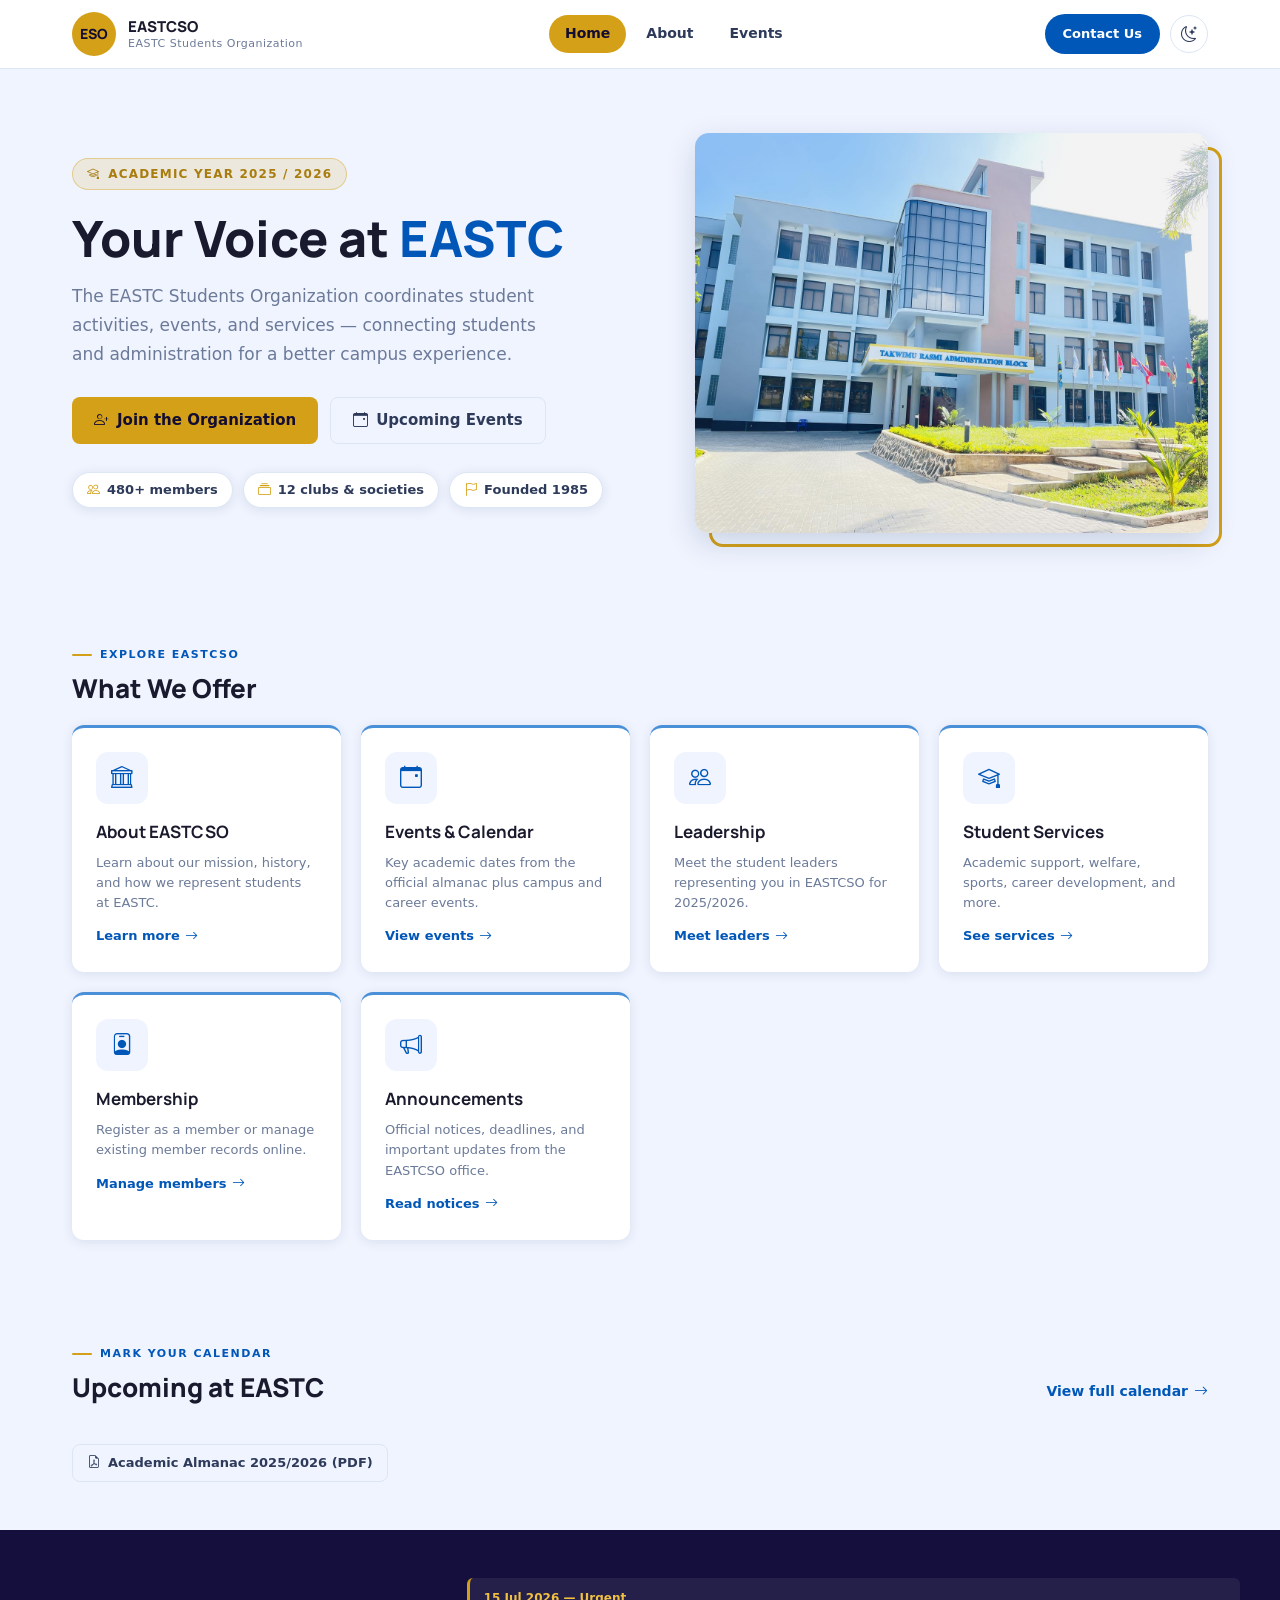
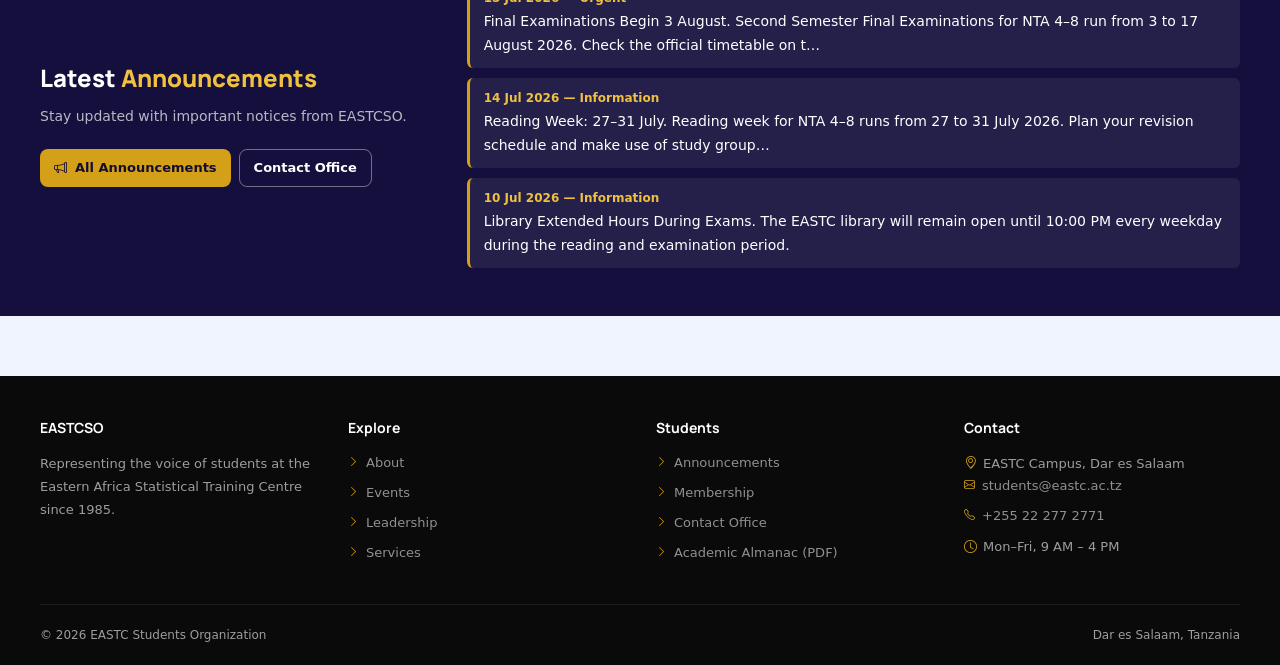
==== eastso/index.html @ 4b3725c1 "eastso: premium polish with distinct layout, almanac events, shared assets - Kept the site's own ind" ====
<!DOCTYPE html>
<html lang="en">
<head>
  <meta charset="UTF-8" />
  <meta name="viewport" content="width=device-width, initial-scale=1.0" />
  <title>EASTCSO — EASTC Students Organization</title>
  <meta name="description" content="The official students organization of the Eastern Africa Statistical Training Centre (EASTC), Dar es Salaam — events, services, announcements and student leadership." />
  <meta name="theme-color" content="#0a0533" />
  <link rel="stylesheet" href="style.css" />
  <link rel="preconnect" href="https://fonts.googleapis.com" />
  <link rel="preconnect" href="https://fonts.gstatic.com" crossorigin />
  <link href="https://fonts.googleapis.com/css2?family=Manrope:wght@700;800&display=swap" rel="stylesheet" />
  <link rel="stylesheet" href="https://cdn.jsdelivr.net/npm/bootstrap-icons@1.11.3/font/bootstrap-icons.min.css" />
</head>
<body>

<a class="skip-link" href="#main">Skip to main content</a>

<header class="site-head">
  <div class="head-inner">
    <a href="index.html" class="logo">
      <span class="logo-badge">ESO</span>
      <span class="logo-text"><strong>EASTCSO</strong><span>EASTC Students Organization</span></span>
    </a>
    <nav class="main-nav" aria-label="Main navigation">
      <a href="index.html" aria-current="page">Home</a>
      <a href="about.html">About</a>
      <a href="events.html">Events</a>
    </nav>
    <div class="head-actions">
      <a class="btn-contact" href="contact.html">Contact Us</a>
      <button type="button" class="icon-btn" id="darkBtn" aria-label="Switch to dark mode"><i class="bi bi-moon-stars" aria-hidden="true"></i></button>
      <button type="button" class="icon-btn hamburger" id="menuBtn" aria-label="Open menu" aria-expanded="false" aria-controls="mobileMenu"><i class="bi bi-list" aria-hidden="true"></i></button>
    </div>
  </div>
</header>
<nav class="nav-mobile" id="mobileMenu" aria-label="Mobile navigation">
  <a href="index.html"><i class="bi bi-house-door" aria-hidden="true"></i> Home</a>
  <a href="about.html"><i class="bi bi-info-circle" aria-hidden="true"></i> About</a>
  <a href="events.html"><i class="bi bi-calendar-event" aria-hidden="true"></i> Events</a>
  <a href="leaders.html"><i class="bi bi-people" aria-hidden="true"></i> Leadership</a>
  <a href="services.html"><i class="bi bi-mortarboard" aria-hidden="true"></i> Services</a>
  <a href="announcements.html"><i class="bi bi-megaphone" aria-hidden="true"></i> Announcements</a>
  <a href="members.html"><i class="bi bi-person-badge" aria-hidden="true"></i> Membership</a>
  <a href="contact.html"><i class="bi bi-envelope" aria-hidden="true"></i> Contact</a>
</nav>

<main id="main">

  <!-- 1. SPLIT HERO -->
  <section class="hero-split">
    <div class="hero-copy">
      <span class="hero-pill"><i class="bi bi-mortarboard" aria-hidden="true"></i> Academic Year 2025 / 2026</span>
      <h1>Your Voice at <span>EASTC</span></h1>
      <p class="hero-sub">The EASTC Students Organization coordinates student activities, events, and services — connecting students and administration for a better campus experience.</p>
      <div class="hero-actions">
        <a href="members.html" class="btn btn-primary"><i class="bi bi-person-plus" aria-hidden="true"></i> Join the Organization</a>
        <a href="events.html" class="btn btn-outline"><i class="bi bi-calendar-event" aria-hidden="true"></i> Upcoming Events</a>
      </div>
      <div class="hero-chips">
        <span class="chip"><i class="bi bi-people" aria-hidden="true"></i> 480+ members</span>
        <span class="chip"><i class="bi bi-collection" aria-hidden="true"></i> 12 clubs &amp; societies</span>
        <span class="chip"><i class="bi bi-flag" aria-hidden="true"></i> Founded 1985</span>
      </div>
    </div>
    <div class="hero-media">
      <div class="hero-frame">
        <img src="images/campus-hero.jpg" alt="Students at the EASTC campus" />
      </div>
      <div class="hero-next-card" id="heroNext"></div>
    </div>
  </section>

  <!-- 2. EXPLORE EASTCSO -->
  <section class="home-block">
    <div class="section-label">Explore EASTCSO</div>
    <h2 class="section-title">What We Offer</h2>
    <div class="tile-grid">
      <a href="about.html" class="tile">
        <span class="tile-icon"><i class="bi bi-bank" aria-hidden="true"></i></span>
        <h3>About EASTCSO</h3>
        <p>Learn about our mission, history, and how we represent students at EASTC.</p>
        <span class="arrow">Learn more <i class="bi bi-arrow-right" aria-hidden="true"></i></span>
      </a>
      <a href="events.html" class="tile">
        <span class="tile-icon"><i class="bi bi-calendar-event" aria-hidden="true"></i></span>
        <h3>Events &amp; Calendar</h3>
        <p>Key academic dates from the official almanac plus campus and career events.</p>
        <span class="arrow">View events <i class="bi bi-arrow-right" aria-hidden="true"></i></span>
      </a>
      <a href="leaders.html" class="tile">
        <span class="tile-icon"><i class="bi bi-people" aria-hidden="true"></i></span>
        <h3>Leadership</h3>
        <p>Meet the student leaders representing you in EASTCSO for 2025/2026.</p>
        <span class="arrow">Meet leaders <i class="bi bi-arrow-right" aria-hidden="true"></i></span>
      </a>
      <a href="services.html" class="tile">
        <span class="tile-icon"><i class="bi bi-mortarboard" aria-hidden="true"></i></span>
        <h3>Student Services</h3>
        <p>Academic support, welfare, sports, career development, and more.</p>
        <span class="arrow">See services <i class="bi bi-arrow-right" aria-hidden="true"></i></span>
      </a>
      <a href="members.html" class="tile">
        <span class="tile-icon"><i class="bi bi-person-badge" aria-hidden="true"></i></span>
        <h3>Membership</h3>
        <p>Register as a member or manage existing member records online.</p>
        <span class="arrow">Manage members <i class="bi bi-arrow-right" aria-hidden="true"></i></span>
      </a>
      <a href="announcements.html" class="tile">
        <span class="tile-icon"><i class="bi bi-megaphone" aria-hidden="true"></i></span>
        <h3>Announcements</h3>
        <p>Official notices, deadlines, and important updates from the EASTCSO office.</p>
        <span class="arrow">Read notices <i class="bi bi-arrow-right" aria-hidden="true"></i></span>
      </a>
    </div>
  </section>

  <!-- 3. UPCOMING EVENTS -->
  <section class="home-block">
    <div class="section-head-row">
      <div>
        <div class="section-label">Mark Your Calendar</div>
        <h2 class="section-title">Upcoming at EASTC</h2>
      </div>
      <a class="see-all" href="events.html">View full calendar <i class="bi bi-arrow-right" aria-hidden="true"></i></a>
    </div>
    <div class="events-list" id="homeEvents"></div>
    <p class="home-almanac-link"><a class="btn btn-outline btn-sm" href="almanac.pdf" download><i class="bi bi-file-earmark-pdf" aria-hidden="true"></i> Academic Almanac 2025/2026 (PDF)</a></p>
  </section>

  <!-- 4. ANNOUNCEMENTS + CONTACT BAND -->
  <section class="band">
    <div class="band-inner">
      <div>
        <h2>Latest <span>Announcements</span></h2>
        <p class="band-sub">Stay updated with important notices from EASTCSO.</p>
        <div class="band-actions">
          <a href="announcements.html" class="btn btn-primary btn-sm"><i class="bi bi-megaphone" aria-hidden="true"></i> All Announcements</a>
          <a href="contact.html" class="btn btn-sm btn-band-outline">Contact Office</a>
        </div>
      </div>
      <ul class="band-list" id="homeNotices"></ul>
    </div>
  </section>

</main>

<footer class="site-foot">
  <div class="footer-inner">
    <div class="footer-grid">
      <div class="footer-col">
        <h4>EASTCSO</h4>
        <p>Representing the voice of students at the Eastern Africa Statistical Training Centre since 1985.</p>
      </div>
      <div class="footer-col">
        <h4>Explore</h4>
        <a href="about.html"><i class="bi bi-chevron-right" aria-hidden="true"></i> About</a>
        <a href="events.html"><i class="bi bi-chevron-right" aria-hidden="true"></i> Events</a>
        <a href="leaders.html"><i class="bi bi-chevron-right" aria-hidden="true"></i> Leadership</a>
        <a href="services.html"><i class="bi bi-chevron-right" aria-hidden="true"></i> Services</a>
      </div>
      <div class="footer-col">
        <h4>Students</h4>
        <a href="announcements.html"><i class="bi bi-chevron-right" aria-hidden="true"></i> Announcements</a>
        <a href="members.html"><i class="bi bi-chevron-right" aria-hidden="true"></i> Membership</a>
        <a href="contact.html"><i class="bi bi-chevron-right" aria-hidden="true"></i> Contact Office</a>
        <a href="almanac.pdf" download><i class="bi bi-chevron-right" aria-hidden="true"></i> Academic Almanac (PDF)</a>
      </div>
      <div class="footer-col">
        <h4>Contact</h4>
        <p><i class="bi bi-geo-alt" aria-hidden="true"></i>EASTC Campus, Dar es Salaam</p>
        <a href="mailto:students@eastc.ac.tz"><i class="bi bi-envelope" aria-hidden="true"></i> students@eastc.ac.tz</a>
        <a href="tel:+255222772771"><i class="bi bi-telephone" aria-hidden="true"></i> +255 22 277 2771</a>
        <p><i class="bi bi-clock" aria-hidden="true"></i>Mon–Fri, 9 AM – 4 PM</p>
      </div>
    </div>
    <div class="footer-bottom">
      <span>© 2026 EASTC Students Organization</span>
      <span>Dar es Salaam, Tanzania</span>
    </div>
  </div>
</footer>

<div id="toast" role="status" aria-live="polite"></div>
<script src="site.js"></script>
</body>
</html>
---- eastso/style.css ----
/* ==================================================
   EASTCSO (EASTC Students Organization) — SHARED STYLES
   Palette preserved: indigo / blue / gold on cool cream
   ================================================== */

*, *::before, *::after { box-sizing: border-box; margin: 0; padding: 0; }

:root {
  --indigo: #0a0533f3;
  --blue: #0057b8;
  --sky: #4a90d9;
  --gold: #d4a017;
  --gold-light: #f0c040;
  --cream: #f0f4ff;
  --cream-dark: #dce6f5;
  --ink: #1a1a2e;
  --ink-mid: #2d3a5a;
  --muted: #6b7a99;
  --card: #ffffff;
  --footer-bg: #0a0a0a;
  --radius: 8px;
  --radius-lg: 14px;
  --shadow: 0 2px 12px rgba(0, 35, 80, 0.1);
  --shadow-lg: 0 10px 30px rgba(0, 35, 80, 0.16);
  --font-head: 'Manrope', 'Segoe UI', system-ui, sans-serif;
  --font-body: 'Segoe UI', system-ui, -apple-system, sans-serif;
}

/* Dark theme: flip the neutral tokens, keep brand colors */
body.dark {
  --cream: #14151c;
  --cream-dark: #262a38;
  --ink: #f0f2f7;
  --ink-mid: #c7cbd8;
  --muted: #8b91a5;
  --card: #1d1f2b;
  --shadow: 0 2px 12px rgba(0, 0, 0, 0.45);
  --shadow-lg: 0 10px 30px rgba(0, 0, 0, 0.55);
}

html { scroll-behavior: smooth; }
body {
  font-family: var(--font-body);
  background: var(--cream);
  color: var(--ink);
  font-size: 16px;
  line-height: 1.7;
}
img { max-width: 100%; display: block; }
a { color: inherit; }
button { font-family: inherit; cursor: pointer; }

:focus-visible { outline: 3px solid rgba(212, 160, 23, 0.8); outline-offset: 2px; border-radius: 3px; }

.skip-link {
  position: absolute; top: -48px; left: 16px; z-index: 300;
  background: var(--gold); color: var(--indigo);
  font-weight: 700; font-size: 14px;
  padding: 10px 18px; border-radius: 0 0 8px 8px;
  text-decoration: none; transition: top 0.2s;
}
.skip-link:focus { top: 0; }

@media (prefers-reduced-motion: reduce) {
  *, *::before, *::after {
    animation-duration: 0.01ms !important;
    transition-duration: 0.01ms !important;
  }
  html { scroll-behavior: auto; }
}

.wrap { max-width: 1200px; margin: 0 auto; padding: 0 2rem; }

/* ==================================================
   HEADER (light, pill nav — distinct from dark-bar sites)
   ================================================== */
.site-head {
  background: var(--card);
  border-bottom: 1px solid var(--cream-dark);
  position: sticky; top: 0; z-index: 100;
}
.head-inner {
  max-width: 1200px; margin: 0 auto; padding: 0 2rem;
  display: flex; align-items: center; justify-content: space-between;
  gap: 16px; height: 68px;
}
.logo { display: flex; align-items: center; gap: 12px; text-decoration: none; }
.logo-badge {
  width: 44px; height: 44px; border-radius: 50%;
  background: var(--gold); color: var(--indigo);
  display: flex; align-items: center; justify-content: center;
  font-weight: 800; font-size: 14px; flex-shrink: 0;
  font-family: var(--font-head);
}
.logo-text { display: flex; flex-direction: column; line-height: 1.25; }
.logo-text strong { font-size: 15px; font-weight: 800; color: var(--ink); font-family: var(--font-head); }
.logo-text span { font-size: 11px; color: var(--muted); letter-spacing: 0.5px; }

.main-nav { display: flex; gap: 4px; }
.main-nav a {
  color: var(--ink-mid); text-decoration: none;
  font-size: 14px; font-weight: 600;
  padding: 7px 16px; border-radius: 20px;
  transition: background 0.15s, color 0.15s;
}
.main-nav a:hover { background: var(--cream); color: var(--blue); }
.main-nav a.active, .main-nav a[aria-current="page"] { background: var(--gold); color: var(--indigo); }

.head-actions { display: flex; align-items: center; gap: 10px; }
.btn-contact {
  background: var(--blue); color: #fff;
  font-size: 13px; font-weight: 700;
  padding: 9px 18px; border-radius: 20px;
  text-decoration: none; transition: background 0.15s, transform 0.15s;
  white-space: nowrap;
}
.btn-contact:hover { background: var(--indigo); transform: translateY(-1px); }
.icon-btn {
  width: 38px; height: 38px; border-radius: 50%;
  border: 1.5px solid var(--cream-dark); background: none;
  color: var(--ink-mid); font-size: 16px;
  display: flex; align-items: center; justify-content: center;
  transition: background 0.15s, color 0.15s;
}
.icon-btn:hover { background: var(--cream); color: var(--blue); }
.hamburger { display: none; }

.nav-mobile {
  display: none; flex-direction: column;
  background: var(--card); border-bottom: 1px solid var(--cream-dark);
  padding: 8px 2rem 14px;
}
.nav-mobile.open { display: flex; }
.nav-mobile a {
  color: var(--ink-mid); text-decoration: none; font-size: 15px;
  padding: 11px 4px; border-bottom: 1px solid var(--cream-dark);
  display: flex; align-items: center; gap: 10px;
}
.nav-mobile a:last-child { border-bottom: none; }
.nav-mobile a .bi { color: var(--gold); }

/* ==================================================
   HOME — SPLIT HERO
   ================================================== */
.hero-split {
  max-width: 1200px; margin: 0 auto;
  padding: 64px 2rem 56px;
  display: grid; grid-template-columns: 1.05fr 0.95fr;
  gap: 56px; align-items: center;
}
.hero-pill {
  display: inline-flex; align-items: center; gap: 8px;
  background: rgba(212, 160, 23, 0.14);
  border: 1px solid rgba(212, 160, 23, 0.4);
  color: #a87d0e; font-size: 12px; font-weight: 700;
  letter-spacing: 1.2px; text-transform: uppercase;
  padding: 5px 14px; border-radius: 20px; margin-bottom: 20px;
}
body.dark .hero-pill { color: var(--gold-light); }
.hero-copy h1 {
  font-family: var(--font-head);
  font-size: clamp(30px, 4.6vw, 50px);
  font-weight: 800; line-height: 1.12;
  color: var(--ink); margin-bottom: 16px;
}
.hero-copy h1 span { color: var(--blue); }
body.dark .hero-copy h1 span { color: var(--sky); }
.hero-sub { font-size: 17px; color: var(--muted); max-width: 480px; margin-bottom: 28px; }
.hero-actions { display: flex; gap: 12px; flex-wrap: wrap; margin-bottom: 28px; }
.hero-chips { display: flex; gap: 10px; flex-wrap: wrap; }
.chip {
  display: inline-flex; align-items: center; gap: 7px;
  background: var(--card); border: 1px solid var(--cream-dark);
  border-radius: 20px; padding: 6px 14px;
  font-size: 13px; font-weight: 600; color: var(--ink-mid);
  box-shadow: var(--shadow);
}
.chip .bi { color: var(--gold); }

.hero-media { position: relative; }
.hero-frame {
  position: relative; border-radius: var(--radius-lg); overflow: hidden;
  box-shadow: var(--shadow-lg);
}
.hero-frame::before {
  content: ''; position: absolute; inset: 0;
  border: 3px solid rgba(212, 160, 23, 0.55);
  border-radius: var(--radius-lg);
  transform: translate(14px, 14px);
  pointer-events: none; z-index: -1;
}
.hero-media::after {
  content: ''; position: absolute; right: -14px; bottom: -14px;
  width: 100%; height: 100%;
  border: 3px solid var(--gold);
  border-radius: var(--radius-lg); z-index: -1;
}
.hero-frame img { width: 100%; height: 400px; object-fit: cover; }
.hero-next-card {
  position: absolute; left: -20px; bottom: 22px;
  background: var(--indigo); color: #fff;
  border-radius: 12px; padding: 14px 18px;
  box-shadow: var(--shadow-lg); max-width: 300px;
  border-left: 4px solid var(--gold);
}
.hero-next-card .label {
  font-size: 10px; font-weight: 700; letter-spacing: 1.4px;
  text-transform: uppercase; color: var(--gold-light);
  display: flex; align-items: center; gap: 6px; margin-bottom: 4px;
}
.hero-next-card .title { font-size: 14px; font-weight: 700; line-height: 1.4; }
.hero-next-card .when { font-size: 12px; color: rgba(255,255,255,0.7); margin-top: 2px; }

/* ==================================================
   SECTION HEADINGS & CARDS
   ================================================== */
.section-label {
  display: inline-flex; align-items: center; gap: 8px;
  font-size: 11px; font-weight: 700; letter-spacing: 1.5px;
  text-transform: uppercase; color: var(--blue); margin-bottom: 8px;
}
body.dark .section-label { color: var(--sky); }
.section-label::before { content: ''; display: block; width: 20px; height: 2px; background: var(--gold); border-radius: 2px; }
h2.section-title {
  font-family: var(--font-head);
  font-size: 26px; font-weight: 800; color: var(--ink);
  margin-bottom: 20px; line-height: 1.25;
}
.section-head-row {
  display: flex; align-items: flex-end; justify-content: space-between;
  gap: 16px; flex-wrap: wrap;
}
.see-all {
  font-size: 14px; font-weight: 700; color: var(--blue);
  text-decoration: none; display: inline-flex; align-items: center; gap: 6px;
  margin-bottom: 20px;
}
.see-all:hover { color: var(--indigo); }
body.dark .see-all { color: var(--sky); }

.card { background: var(--card); border-radius: 12px; padding: 24px; box-shadow: var(--shadow); }

.home-block { max-width: 1200px; margin: 0 auto; padding: 48px 2rem; }

/* Explore tiles */
.tile-grid { display: grid; grid-template-columns: repeat(auto-fit, minmax(260px, 1fr)); gap: 20px; }
.tile {
  background: var(--card); border-radius: 12px; padding: 24px;
  box-shadow: var(--shadow); border-top: 3px solid var(--sky);
  transition: transform 0.15s, box-shadow 0.15s;
  text-decoration: none; color: inherit; display: block;
}
.tile:hover { transform: translateY(-4px); box-shadow: var(--shadow-lg); border-top-color: var(--gold); }
.tile-icon {
  width: 52px; height: 52px; border-radius: 12px;
  background: var(--cream); color: var(--blue);
  display: flex; align-items: center; justify-content: center;
  font-size: 22px; margin-bottom: 14px;
}
body.dark .tile-icon { color: var(--sky); }
.tile h3 { font-family: var(--font-head); font-size: 17px; font-weight: 700; margin-bottom: 6px; }
.tile p { font-size: 13px; color: var(--muted); line-height: 1.55; }
.tile .arrow {
  display: inline-flex; align-items: center; gap: 5px;
  margin-top: 12px; color: var(--blue); font-weight: 700; font-size: 13px;
}
body.dark .tile .arrow { color: var(--sky); }

/* ==================================================
   BUTTONS
   ================================================== */
.btn {
  display: inline-flex; align-items: center; gap: 8px;
  padding: 10px 22px; border-radius: var(--radius);
  font-size: 15px; font-weight: 600; text-decoration: none;
  cursor: pointer; border: none;
  transition: transform 0.15s, box-shadow 0.15s, background 0.15s;
  font-family: inherit;
}
.btn:hover { transform: translateY(-2px); box-shadow: 0 4px 16px rgba(0,0,0,0.15); }
.btn-primary { background: var(--gold); color: var(--indigo); }
.btn-blue { background: var(--blue); color: #fff; }
.btn-blue:hover { background: var(--indigo); }
.btn-red { background: #c0392b; color: #fff; }
.btn-outline { background: transparent; color: var(--ink-mid); border: 1.5px solid var(--cream-dark); }
.btn-sm { padding: 7px 14px; font-size: 13px; }

/* ==================================================
   PAGE HERO (interior pages)
   ================================================== */
.page-hero {
  background: linear-gradient(135deg, var(--indigo) 0%, var(--blue) 100%);
  color: #fff; padding: 48px 2rem 40px;
  position: relative; overflow: hidden;
}
.page-hero-inner { max-width: 1200px; margin: 0 auto; position: relative; z-index: 2; }
.page-hero .section-label { color: rgba(255,255,255,0.7); }
.page-hero h1 {
  font-family: var(--font-head);
  font-size: clamp(24px, 4vw, 38px); font-weight: 800; margin-bottom: 8px;
}
.page-hero p { color: rgba(255,255,255,0.78); font-size: 16px; max-width: 560px; }

.page-hero--image { min-height: 380px; display: flex; align-items: flex-end; padding: 0; }
.page-hero--image .page-hero-bg {
  position: absolute; inset: 0;
  background-size: cover; background-position: center;
}
.page-hero--image .page-hero-overlay {
  position: absolute; inset: 0;
  background: linear-gradient(to top, rgba(10, 5, 51, 0.92) 0%, rgba(0, 87, 184, 0.45) 55%, rgba(0, 87, 184, 0.12) 100%);
}
.page-hero--image .page-hero-inner { width: 100%; padding: 48px 2rem 36px; }
.page-hero--image h1 { text-shadow: 0 2px 10px rgba(0,0,0,0.4); }
.bg-campus { background-image: url('images/campus-hero.jpg'); }
.bg-events { background-image: url('images/events-hero.jpg'); }
.bg-team { background-image: url('images/leadership-team.jpg'); }

.page-body { max-width: 1200px; margin: 48px auto; padding: 0 2rem; }
.page-grid { display: grid; grid-template-columns: 2fr 1fr; gap: 40px; align-items: start; }

/* ==================================================
   EVENTS
   ================================================== */
.filter-bar { display: flex; gap: 8px; flex-wrap: wrap; margin-bottom: 24px; }
.filter-btn {
  padding: 7px 16px; border-radius: 20px;
  border: 1.5px solid var(--cream-dark); background: var(--card);
  font-size: 13px; font-weight: 600; color: var(--ink-mid);
  transition: all 0.15s;
  display: inline-flex; align-items: center; gap: 6px;
}
.filter-btn:hover, .filter-btn.active { background: var(--blue); color: #fff; border-color: var(--blue); }

.search-wrap { margin-bottom: 16px; position: relative; }
.search-wrap .bi-search {
  position: absolute; left: 16px; top: 50%; transform: translateY(-50%);
  color: var(--muted); pointer-events: none;
}
.search-wrap input {
  width: 100%; padding: 11px 96px 11px 42px;
  border: 1.5px solid var(--cream-dark); border-radius: 30px;
  font-size: 14px; background: var(--card); color: var(--ink);
  font-family: inherit; outline: none;
  transition: border-color 0.2s, box-shadow 0.2s;
}
.search-wrap input:focus { border-color: var(--sky); box-shadow: 0 0 0 3px rgba(74,144,217,0.12); }
.search-count {
  position: absolute; right: 16px; top: 50%; transform: translateY(-50%);
  font-size: 12px; color: var(--muted);
}

.events-list { display: flex; flex-direction: column; gap: 14px; }
.events-month {
  font-family: var(--font-head);
  font-size: 13px; font-weight: 800; letter-spacing: 1.4px;
  text-transform: uppercase; color: var(--blue);
  display: flex; align-items: center; gap: 12px;
  margin: 18px 0 4px;
}
body.dark .events-month { color: var(--sky); }
.events-month::after { content: ''; flex: 1; height: 1px; background: var(--gold); opacity: 0.35; }
.events-list .events-month:first-child { margin-top: 0; }

.event-card {
  background: var(--card); border-radius: 12px; padding: 20px;
  box-shadow: var(--shadow); display: flex; gap: 16px; align-items: flex-start;
  border-left: 4px solid var(--sky);
  transition: transform 0.15s, box-shadow 0.15s;
}
.event-card:hover { transform: translateY(-2px); box-shadow: var(--shadow-lg); }
.event-card.is-ongoing { border-left-color: var(--gold); }
.event-date {
  background: var(--indigo); color: #fff; border-radius: 8px;
  padding: 8px 12px; text-align: center; min-width: 58px; flex-shrink: 0;
}
.event-date .day { font-size: 24px; font-weight: 800; line-height: 1; font-family: var(--font-head); }
.event-date .month { font-size: 11px; text-transform: uppercase; letter-spacing: 1px; color: var(--gold-light); margin-top: 2px; }
.event-info { min-width: 0; }
.event-info h3 { font-family: var(--font-head); font-size: 16px; font-weight: 700; margin-bottom: 4px; }
.event-info .meta {
  font-size: 13px; color: var(--muted); margin-bottom: 6px;
  display: flex; gap: 14px; flex-wrap: wrap;
}
.event-info .meta span { display: inline-flex; align-items: center; gap: 5px; }
.event-info .meta .bi { color: var(--gold); }
.event-info p { font-size: 14px; color: var(--ink-mid); }

.event-tag {
  display: inline-flex; align-items: center; gap: 5px;
  font-size: 11px; font-weight: 700; padding: 2px 10px;
  border-radius: 20px; margin-top: 8px; margin-right: 6px;
}
.tag-academic { background: #e8f0fe; color: #1a56db; }
.tag-career   { background: #f3e5f5; color: #7b1fa2; }
.tag-culture  { background: #fce4ec; color: #c2185b; }
.tag-holiday  { background: #e6f4ea; color: #1e7b3c; }
.tag-ceremony { background: #fef4dc; color: #a87d0e; }
.tag-org      { background: #e8f0fe; color: var(--blue); }
.tag-tentative{ background: var(--cream-dark); color: var(--muted); }
.tag-ongoing  { background: var(--gold); color: var(--indigo); }
body.dark .tag-academic, body.dark .tag-org { background: rgba(74,144,217,0.18); color: var(--sky); }
body.dark .tag-career   { background: rgba(123,31,162,0.22); color: #d3a6e8; }
body.dark .tag-culture  { background: rgba(194,24,91,0.2); color: #f2a3c0; }
body.dark .tag-holiday  { background: rgba(30,123,60,0.22); color: #8fd8a5; }
body.dark .tag-ceremony { background: rgba(212,160,23,0.18); color: var(--gold-light); }
body.dark .tag-tentative{ background: var(--cream-dark); color: var(--muted); }

.events-empty {
  text-align: center; padding: 28px; color: var(--muted); font-size: 14px;
  background: var(--card); border-radius: 10px;
}
.events-source { font-size: 12px; color: var(--muted); font-style: italic; margin-top: 18px; }

/* Poster / highlight card */
.poster-card {
  background: var(--card); border-radius: 12px; overflow: hidden;
  box-shadow: var(--shadow); border: 3px solid var(--gold);
  margin-top: 32px;
}
.poster-card img { width: 100%; max-height: 460px; object-fit: cover; object-position: center top; }
.poster-card .poster-meta {
  padding: 16px 20px; background: var(--indigo);
  display: flex; justify-content: space-between; align-items: center;
  flex-wrap: wrap; gap: 10px;
}
.poster-card .poster-meta h3 {
  color: var(--gold-light); font-size: 16px; font-weight: 800; margin-bottom: 4px;
  font-family: var(--font-head);
}
.poster-card .poster-meta p {
  color: rgba(255,255,255,0.8); font-size: 13px;
  display: flex; gap: 14px; flex-wrap: wrap;
}
.poster-card .poster-meta p span { display: inline-flex; align-items: center; gap: 5px; }
.poster-badge {
  background: var(--gold); color: var(--indigo);
  font-size: 11px; font-weight: 700; padding: 3px 12px; border-radius: 20px;
  display: inline-flex; align-items: center; gap: 5px;
}

/* Countdown + mini calendar (events sidebar) */
.countdown-card { background: var(--indigo); color: #fff; border: none; }
.countdown-card h3 { color: var(--gold-light) !important; border-color: rgba(255,255,255,0.15) !important; }
.countdown-grid { display: grid; grid-template-columns: repeat(4, 1fr); gap: 8px; text-align: center; margin-bottom: 12px; }
.countdown-cell { background: rgba(255,255,255,0.1); border-radius: 8px; padding: 10px 4px; }
.countdown-cell strong { display: block; font-size: 26px; font-weight: 800; color: var(--gold-light); line-height: 1; font-family: var(--font-head); }
.countdown-cell span { font-size: 10px; text-transform: uppercase; letter-spacing: 0.5px; color: rgba(255,255,255,0.6); margin-top: 4px; display: block; }
.countdown-label { font-size: 12px; color: rgba(255,255,255,0.7); text-align: center; margin: 0; }

.mini-cal table { width: 100%; font-size: 12px; text-align: center; border-collapse: collapse; }
.mini-cal th { color: var(--muted); padding: 4px; font-weight: 600; }
.mini-cal td { padding: 5px; color: var(--ink-mid); }
.cal-event { background: rgba(74,144,217,0.16); border-radius: 4px; color: var(--blue); font-weight: 600; }
body.dark .cal-event { color: var(--sky); }
.cal-today { background: var(--blue); border-radius: 4px; color: #fff !important; font-weight: 700; }
.cal-legend { font-size: 11px; margin-top: 10px; display: flex; gap: 12px; color: var(--muted); }
.cal-legend i { border-radius: 2px; width: 10px; height: 10px; display: inline-block; margin-right: 4px; vertical-align: middle; }
.cal-legend .sw-event { background: var(--sky); }
.cal-legend .sw-today { background: var(--blue); }
.side-note { font-size: 13px; color: var(--ink-mid); line-height: 1.7; margin-bottom: 14px; }
.side-note p { margin-bottom: 10px; }
.side-note p:last-child { margin-bottom: 0; }
.section-label--spaced { margin-top: 32px; }

/* ==================================================
   SIDEBAR CARDS (shared)
   ================================================== */
.sidebar-card {
  background: var(--card); border-radius: 12px; padding: 20px;
  box-shadow: var(--shadow); margin-bottom: 20px;
}
.sidebar-card h3 {
  font-family: var(--font-head);
  font-size: 15px; font-weight: 700; margin-bottom: 12px;
  padding-bottom: 10px; border-bottom: 2px solid var(--cream-dark);
  display: flex; align-items: center; gap: 8px;
}
.sidebar-card h3 .bi { color: var(--gold); }
.quick-links { list-style: none; }
.quick-links li { padding: 8px 0; border-bottom: 1px solid var(--cream-dark); font-size: 14px; }
.quick-links li:last-child { border-bottom: none; }
.quick-links a { color: var(--blue); text-decoration: none; font-weight: 500; display: inline-flex; align-items: center; gap: 7px; }
.quick-links a:hover { text-decoration: underline; }
body.dark .quick-links a { color: var(--sky); }
.side-list { list-style: none; font-size: 13px; color: var(--ink-mid); line-height: 2.1; }
.side-list .bi { color: var(--gold); width: 18px; display: inline-block; }

/* ==================================================
   ANNOUNCEMENTS
   ================================================== */
.ann-list { display: flex; flex-direction: column; gap: 16px; }
.ann-card {
  background: var(--card); border-radius: 12px; padding: 22px 24px;
  box-shadow: var(--shadow); border-left: 5px solid var(--sky);
  display: flex; gap: 18px; align-items: flex-start;
  transition: transform 0.15s, box-shadow 0.15s;
}
.ann-card:hover { transform: translateY(-2px); box-shadow: var(--shadow-lg); }
.ann-card.urgent  { border-left-color: #e74c3c; }
.ann-card.info    { border-left-color: #2980b9; }
.ann-card.event   { border-left-color: var(--gold); }
.ann-card.welfare { border-left-color: #8e44ad; }
.ann-icon {
  width: 48px; height: 48px; border-radius: 10px;
  display: flex; align-items: center; justify-content: center;
  font-size: 20px; flex-shrink: 0;
  background: var(--cream); color: var(--blue);
}
.ann-card.urgent  .ann-icon { background: #fde8e8; color: #c0392b; }
.ann-card.event   .ann-icon { background: #fef4dc; color: #a87d0e; }
.ann-card.welfare .ann-icon { background: #f3e5f5; color: #7b1fa2; }
body.dark .ann-card.urgent  .ann-icon { background: rgba(192,57,43,0.2); }
body.dark .ann-card.event   .ann-icon { background: rgba(212,160,23,0.18); }
body.dark .ann-card.welfare .ann-icon { background: rgba(123,31,162,0.22); }
.ann-body { flex: 1; min-width: 0; }
.ann-meta { display: flex; align-items: center; gap: 10px; margin-bottom: 6px; flex-wrap: wrap; }
.ann-tag {
  display: inline-block; font-size: 11px; font-weight: 700;
  padding: 2px 10px; border-radius: 20px;
  text-transform: uppercase; letter-spacing: 0.5px;
}
.ann-tag.tag-urgent  { background: #fde8e8; color: #c0392b; }
.ann-tag.tag-info    { background: #e8f0fe; color: #1a56db; }
.ann-tag.tag-event   { background: #fef4dc; color: #a87d0e; }
.ann-tag.tag-welfare { background: #f3e5f5; color: #7b1fa2; }
.ann-tag.tag-general { background: #e6f4ea; color: #1e7b3c; }
body.dark .ann-tag.tag-urgent  { background: rgba(192,57,43,0.2); color: #f1948a; }
body.dark .ann-tag.tag-info    { background: rgba(26,86,219,0.22); color: #9dbcf5; }
body.dark .ann-tag.tag-event   { background: rgba(212,160,23,0.18); color: var(--gold-light); }
body.dark .ann-tag.tag-welfare { background: rgba(123,31,162,0.22); color: #d3a6e8; }
body.dark .ann-tag.tag-general { background: rgba(30,123,60,0.22); color: #8fd8a5; }
.ann-date { font-size: 12px; color: var(--muted); display: inline-flex; align-items: center; gap: 5px; }
.ann-body h3 { font-family: var(--font-head); font-size: 16px; font-weight: 700; color: var(--ink); margin-bottom: 6px; }
.ann-body p { font-size: 14px; color: var(--ink-mid); line-height: 1.65; }
.ann-actions { display: flex; gap: 8px; margin-top: 12px; }

/* Home announcement strip */
.band {
  background: var(--indigo); color: #fff;
  padding: 48px 2rem;
}
.band-inner {
  max-width: 1200px; margin: 0 auto;
  display: grid; grid-template-columns: 1fr 2fr; gap: 40px; align-items: center;
}
.band h2 { font-family: var(--font-head); font-size: 24px; font-weight: 800; }
.band h2 span { color: var(--gold-light); }
.band .band-sub { color: rgba(255,255,255,0.7); margin: 6px 0 20px; font-size: 14px; }
.band-list { list-style: none; display: flex; flex-direction: column; gap: 10px; }
.band-list li {
  background: rgba(255,255,255,0.07); border-left: 3px solid var(--gold);
  border-radius: 6px; padding: 10px 14px; font-size: 14px;
}
.band-list li strong { display: block; color: var(--gold-light); font-size: 12px; margin-bottom: 2px; }
.band-actions { display: flex; gap: 8px; flex-wrap: wrap; }
.btn-band-outline { background: transparent; color: #fff; border: 1.5px solid rgba(255,255,255,0.4); }
.btn-band-outline:hover { background: rgba(255,255,255,0.1); }
.home-almanac-link { margin-top: 20px; }

/* Staff form */
.staff-form {
  background: var(--card); border-radius: 12px; padding: 24px;
  box-shadow: var(--shadow); margin-top: 32px;
  border-top: 4px solid var(--gold);
}
.staff-form > h3 {
  font-family: var(--font-head);
  font-size: 16px; font-weight: 700; color: var(--ink);
  margin-bottom: 4px; display: flex; align-items: center; gap: 8px;
}
.staff-form > h3 .bi { color: var(--gold); }
.staff-form .staff-note { font-size: 12px; color: var(--muted); margin-bottom: 16px; }
.form-row-2 { display: grid; grid-template-columns: 1fr 1fr; gap: 12px; }
.form-actions { display: flex; gap: 8px; margin-top: 4px; flex-wrap: wrap; }

/* Sidebar mini stats (announcements) */
.stats-mini { display: grid; grid-template-columns: 1fr 1fr; gap: 10px; }
.stat-mini-card { background: var(--cream); border-radius: 8px; padding: 12px; text-align: center; }
.stat-mini-card strong { display: block; font-size: 22px; font-weight: 800; color: var(--blue); font-family: var(--font-head); }
body.dark .stat-mini-card strong { color: var(--sky); }
.stat-mini-card span { font-size: 11px; color: var(--muted); text-transform: uppercase; letter-spacing: 0.5px; }

.btn[disabled] { opacity: 0.5; cursor: not-allowed; }
.btn[disabled]:hover { transform: none; box-shadow: none; }
.btn-full { width: 100%; justify-content: center; margin-top: 16px; }

/* ==================================================
   FORMS (shared)
   ================================================== */
.form-group { margin-bottom: 14px; }
.form-group label {
  display: block; font-size: 12px; font-weight: 600;
  text-transform: uppercase; letter-spacing: 0.5px;
  color: var(--muted); margin-bottom: 5px;
}
.form-group input, .form-group select, .form-group textarea {
  width: 100%; padding: 9px 12px;
  border: 1.5px solid var(--cream-dark); border-radius: var(--radius);
  font-size: 14px; color: var(--ink); background: var(--cream);
  transition: border-color 0.15s; font-family: inherit;
}
.form-group input:focus, .form-group select:focus, .form-group textarea:focus {
  outline: none; border-color: var(--sky);
  box-shadow: 0 0 0 3px rgba(74,144,217,0.12); background: var(--card);
}
.form-group textarea { resize: vertical; min-height: 80px; }

/* ==================================================
   LEADERS
   ================================================== */
.leaders-grid { display: grid; grid-template-columns: repeat(auto-fit, minmax(200px, 1fr)); gap: 20px; margin-bottom: 40px; }
.leader-card {
  background: var(--card); border-radius: 12px; padding: 24px 16px;
  box-shadow: var(--shadow); text-align: center;
  transition: transform 0.15s, box-shadow 0.15s;
}
.leader-card:hover { transform: translateY(-4px); box-shadow: var(--shadow-lg); }
.leader-avatar {
  width: 68px; height: 68px; border-radius: 50%;
  background: var(--blue); color: #fff;
  display: flex; align-items: center; justify-content: center;
  font-size: 20px; font-weight: 700; margin: 0 auto 14px;
  font-family: var(--font-head);
}
.leader-card.president .leader-avatar { background: var(--gold); color: var(--indigo); width: 80px; height: 80px; font-size: 24px; }
.leader-card h3 { font-family: var(--font-head); font-size: 15px; font-weight: 700; margin-bottom: 4px; }
.leader-card .position { font-size: 13px; color: var(--blue); font-weight: 600; margin-bottom: 4px; }
body.dark .leader-card .position { color: var(--sky); }
.leader-card .committee { font-size: 12px; color: var(--muted); }
.leader-card .year-badge {
  display: inline-block; background: var(--cream-dark); color: var(--ink-mid);
  font-size: 11px; font-weight: 600; padding: 2px 8px; border-radius: 10px; margin-top: 8px;
}
.president-badge {
  display: inline-flex; align-items: center; gap: 5px;
  background: var(--gold); color: var(--indigo);
  font-size: 11px; font-weight: 700; padding: 3px 10px;
  border-radius: 10px; margin-bottom: 8px;
}

.table-scroll { overflow-x: auto; -webkit-overflow-scrolling: touch; }
.leaders-table { width: 100%; min-width: 640px; border-collapse: collapse; background: var(--card); border-radius: 12px; overflow: hidden; box-shadow: var(--shadow); }
.leaders-table thead { background: var(--indigo); color: #fff; }
.leaders-table th { padding: 12px 16px; text-align: left; font-size: 12px; font-weight: 600; letter-spacing: 0.5px; text-transform: uppercase; }
.leaders-table td { padding: 12px 16px; border-bottom: 1px solid var(--cream-dark); font-size: 14px; color: var(--ink-mid); }
.leaders-table tr:last-child td { border-bottom: none; }
.leaders-table tr:hover td { background: var(--cream); }
.leaders-table a { color: var(--blue); text-decoration: none; }
.leaders-table a:hover { text-decoration: underline; }
body.dark .leaders-table a { color: var(--sky); }
.av-sm {
  width: 30px; height: 30px; border-radius: 50%;
  background: var(--blue); color: #fff;
  display: inline-flex; align-items: center; justify-content: center;
  font-size: 11px; font-weight: 700; margin-right: 8px; vertical-align: middle;
}

.photo-card { background: var(--card); border-radius: 12px; overflow: hidden; box-shadow: var(--shadow); margin-bottom: 32px; }
.photo-card img { width: 100%; height: 320px; object-fit: cover; object-position: center top; }
.photo-card .caption {
  padding: 14px 18px; font-size: 13px; color: var(--muted);
  border-top: 1px solid var(--cream-dark);
  display: flex; align-items: center; gap: 8px;
}
.photo-card .caption .bi { color: var(--gold); }

/* ==================================================
   ABOUT
   ================================================== */
.about-text p { color: var(--ink-mid); margin-bottom: 14px; }
.mission-block {
  background: var(--indigo); color: #fff; border-radius: 12px;
  padding: 24px 28px; margin: 24px 0; border-left: 4px solid var(--gold);
}
.mission-block h3 {
  font-size: 13px; letter-spacing: 1px; text-transform: uppercase;
  color: var(--gold-light); margin-bottom: 8px;
  display: flex; align-items: center; gap: 8px;
}
.mission-block p { color: rgba(255,255,255,0.85); font-size: 15px; }
.mission-block--alt { border-left-color: var(--sky); margin-top: 16px; }
.side-cta { margin-top: 12px; }
.values-grid { display: grid; grid-template-columns: repeat(auto-fit, minmax(180px, 1fr)); gap: 16px; margin-top: 24px; }
.value-card {
  background: var(--card); border-radius: 10px; padding: 18px;
  box-shadow: var(--shadow); border-top: 3px solid var(--sky); text-align: center;
}
.value-card .icon {
  width: 46px; height: 46px; margin: 0 auto 10px;
  border-radius: 50%; background: var(--cream);
  color: var(--blue); font-size: 19px;
  display: flex; align-items: center; justify-content: center;
}
body.dark .value-card .icon { color: var(--sky); }
.value-card h4 { font-family: var(--font-head); font-size: 14px; font-weight: 700; margin-bottom: 4px; }
.value-card p { font-size: 12px; color: var(--muted); line-height: 1.5; }
.timeline { list-style: none; margin-top: 16px; }
.timeline li { display: flex; gap: 14px; margin-bottom: 16px; }
.timeline-year {
  background: var(--indigo); color: var(--gold-light);
  font-size: 12px; font-weight: 700; padding: 4px 8px;
  border-radius: 6px; height: fit-content; flex-shrink: 0;
}
.timeline-text { font-size: 14px; color: var(--ink-mid); }
.timeline-text strong { display: block; color: var(--ink); font-weight: 600; margin-bottom: 2px; }

/* ==================================================
   SERVICES
   ================================================== */
.services-grid { display: grid; grid-template-columns: repeat(auto-fit, minmax(240px, 1fr)); gap: 20px; }
.service-card {
  background: var(--card); border-radius: 12px; padding: 24px;
  box-shadow: var(--shadow); border-top: 4px solid var(--sky);
  transition: transform 0.15s, box-shadow 0.15s;
}
.service-card:hover { transform: translateY(-4px); box-shadow: var(--shadow-lg); border-top-color: var(--gold); }
.service-icon {
  width: 56px; height: 56px; border-radius: 14px;
  background: var(--cream); color: var(--blue);
  display: flex; align-items: center; justify-content: center;
  font-size: 24px; margin-bottom: 14px;
}
body.dark .service-icon { color: var(--sky); }
.service-card h3 { font-family: var(--font-head); font-size: 17px; font-weight: 700; margin-bottom: 8px; }
.service-card > p { font-size: 14px; color: var(--muted); line-height: 1.6; margin-bottom: 12px; }
.service-list { list-style: none; font-size: 13px; color: var(--ink-mid); }
.service-list li { padding: 3px 0; display: flex; align-items: baseline; gap: 7px; }
.service-list li .bi { color: var(--blue); font-size: 12px; }
body.dark .service-list li .bi { color: var(--sky); }

/* ==================================================
   MEMBERS (CRUD)
   ================================================== */
.crud-wrap {
  background: var(--card); border-radius: 12px; padding: 28px;
  box-shadow: var(--shadow); margin-bottom: 32px;
}
.crud-wrap > h3 {
  font-family: var(--font-head);
  font-size: 17px; font-weight: 700; margin-bottom: 20px;
  color: var(--ink); display: flex; align-items: center; gap: 8px;
}
.crud-wrap > h3 .bi { color: var(--gold); }
.two-col { display: grid; grid-template-columns: 1fr 1fr; gap: 12px; }
.stats-row { display: grid; grid-template-columns: repeat(auto-fit, minmax(130px, 1fr)); gap: 12px; margin-bottom: 28px; }
.stat-card { background: var(--card); border-radius: 10px; padding: 16px; box-shadow: var(--shadow); text-align: center; }
.stat-card strong { display: block; font-size: 28px; font-weight: 800; color: var(--blue); font-family: var(--font-head); }
body.dark .stat-card strong { color: var(--sky); }
.stat-card span { font-size: 12px; color: var(--muted); text-transform: uppercase; letter-spacing: 0.5px; }
.search-bar { display: flex; gap: 10px; margin-bottom: 16px; }
.search-bar input {
  flex: 1; padding: 9px 14px;
  border: 1.5px solid var(--cream-dark); border-radius: var(--radius);
  font-size: 14px; background: var(--cream); color: var(--ink); font-family: inherit;
}
.search-bar input:focus { outline: none; border-color: var(--sky); background: var(--card); }
.data-scroll { overflow-x: auto; margin-top: 24px; -webkit-overflow-scrolling: touch; }
.data-table { width: 100%; min-width: 680px; border-collapse: collapse; font-size: 13px; }
.data-table th { background: var(--indigo); color: #fff; padding: 10px 12px; text-align: left; font-size: 11px; text-transform: uppercase; letter-spacing: 0.5px; }
.data-table td { padding: 10px 12px; border-bottom: 1px solid var(--cream-dark); color: var(--ink-mid); }
.data-table tr:last-child td { border-bottom: none; }
.data-table tr:hover td { background: var(--cream); }
.crud-actions { display: flex; gap: 6px; white-space: nowrap; }
.empty-msg { text-align: center; color: var(--muted); font-size: 14px; padding: 32px 0; }

/* ==================================================
   CONTACT
   ================================================== */
.contact-grid { display: grid; grid-template-columns: 3fr 2fr; gap: 40px; align-items: start; }
.contact-card { background: var(--card); border-radius: 12px; padding: 28px; box-shadow: var(--shadow); }
.contact-card h2 { font-family: var(--font-head); font-size: 22px; font-weight: 800; margin-bottom: 6px; }
.contact-card p.sub { font-size: 14px; color: var(--muted); margin-bottom: 24px; }
.info-card { background: var(--card); border-radius: 12px; padding: 20px; box-shadow: var(--shadow); margin-bottom: 16px; }
.info-card h3 {
  font-family: var(--font-head);
  font-size: 14px; font-weight: 700; margin-bottom: 12px; color: var(--ink);
  display: flex; align-items: center; gap: 8px;
}
.info-card h3 .bi { color: var(--gold); }
.info-item { display: flex; gap: 12px; margin-bottom: 12px; align-items: flex-start; }
.info-item:last-child { margin-bottom: 0; }
.info-icon {
  width: 38px; height: 38px; border-radius: 10px; flex-shrink: 0;
  background: var(--cream); color: var(--blue);
  display: flex; align-items: center; justify-content: center; font-size: 16px;
}
body.dark .info-icon { color: var(--sky); }
.info-text strong { display: block; font-size: 13px; font-weight: 600; color: var(--ink); }
.info-text span { font-size: 12px; color: var(--muted); }
.info-text a { color: var(--blue); text-decoration: none; }
.info-text a:hover { text-decoration: underline; }
body.dark .info-text a { color: var(--sky); }
.hours-row { display: flex; justify-content: space-between; font-size: 13px; color: var(--ink-mid); }

.field-wrap { position: relative; margin-bottom: 2px; }
.field-wrap input, .field-wrap select, .field-wrap textarea {
  width: 100%; padding: 10px 40px 10px 14px;
  border: 1.5px solid var(--cream-dark); border-radius: var(--radius);
  font-size: 14px; color: var(--ink); background: var(--cream);
  transition: border-color 0.2s, box-shadow 0.2s; font-family: inherit;
}
.field-wrap input:focus, .field-wrap select:focus, .field-wrap textarea:focus {
  outline: none; border-color: var(--sky);
  box-shadow: 0 0 0 3px rgba(74,144,217,0.12); background: var(--card);
}
.field-wrap.valid input, .field-wrap.valid select, .field-wrap.valid textarea { border-color: #2da860; }
.field-wrap.invalid input, .field-wrap.invalid select, .field-wrap.invalid textarea {
  border-color: #e74c3c; box-shadow: 0 0 0 3px rgba(231,76,60,0.1);
}
.field-icon {
  position: absolute; right: 12px; top: 50%; transform: translateY(-50%);
  font-size: 15px; pointer-events: none;
}
.field-icon.ok { color: #2da860; }
.field-icon.err { color: #e74c3c; }
.field-msg { font-size: 12px; margin: 4px 0 12px; min-height: 18px; padding-left: 2px; }
.field-msg.ok { color: #2da860; }
.field-msg.err { color: #e74c3c; }
.form-label {
  font-size: 12px; font-weight: 600; text-transform: uppercase;
  letter-spacing: 0.5px; color: var(--muted);
  display: block; margin-bottom: 5px;
}
.progress-bar-wrap { background: var(--cream-dark); border-radius: 10px; height: 6px; margin-bottom: 20px; overflow: hidden; }
.progress-bar { height: 100%; border-radius: 10px; background: linear-gradient(90deg, var(--blue), var(--gold)); width: 0%; transition: width 0.4s ease; }
.char-count { font-size: 11px; color: var(--muted); text-align: right; }
.msg-footer { display: flex; justify-content: space-between; align-items: center; gap: 12px; }
.label-optional { font-weight: 400; text-transform: none; letter-spacing: 0; }
.hours-row .closed { color: var(--muted); }
.hours-row + .hours-row { margin-top: 6px; }
.success-box {
  background: #e6f4ea; border: 1.5px solid #2da860; border-radius: 10px;
  padding: 16px; margin-top: 16px; display: none;
}
.success-box.show { display: block; }
.success-box p { color: #1e7b3c; font-size: 14px; font-weight: 600; display: flex; align-items: center; gap: 8px; }
body.dark .success-box { background: rgba(45,168,96,0.15); }
body.dark .success-box p { color: #8fd8a5; }

/* ==================================================
   FOOTER
   ================================================== */
footer.site-foot { background: var(--footer-bg); color: rgba(255,255,255,0.6); padding: 40px 2rem 20px; margin-top: 60px; }
.footer-inner { max-width: 1200px; margin: 0 auto; }
.footer-grid { display: grid; grid-template-columns: repeat(auto-fit, minmax(170px, 1fr)); gap: 32px; margin-bottom: 32px; }
.footer-col h4 { color: #fff; font-size: 14px; font-weight: 700; margin-bottom: 12px; font-family: var(--font-head); }
.footer-col a { display: flex; align-items: center; gap: 7px; color: rgba(255,255,255,0.55); text-decoration: none; font-size: 13px; margin-bottom: 8px; transition: color 0.15s; }
.footer-col a:hover { color: var(--gold-light); }
.footer-col a .bi { font-size: 11px; color: var(--gold); }
.footer-col p { font-size: 13px; line-height: 1.8; }
.footer-col p .bi { color: var(--gold); margin-right: 6px; }
.footer-bottom {
  border-top: 1px solid rgba(255,255,255,0.08); padding-top: 20px;
  display: flex; justify-content: space-between; font-size: 12px;
  flex-wrap: wrap; gap: 8px;
}

/* ==================================================
   TOAST + BACK TO TOP
   ================================================== */
#toast {
  position: fixed; bottom: 24px; right: 24px;
  background: var(--indigo); color: #fff;
  padding: 12px 20px; border-radius: var(--radius);
  font-size: 14px; font-weight: 500;
  box-shadow: 0 4px 20px rgba(0,0,0,0.25); z-index: 9999;
  opacity: 0; transform: translateY(10px);
  transition: opacity 0.3s, transform 0.3s;
  pointer-events: none; border-left: 4px solid var(--gold);
  display: flex; align-items: center; gap: 8px;
}
#toast .bi { color: var(--gold-light); }
#toast.show { opacity: 1; transform: translateY(0); }

#backToTop {
  position: fixed; bottom: 28px; right: 28px;
  width: 46px; height: 46px; border-radius: 50%;
  background: var(--blue); color: #fff; border: none;
  font-size: 18px; box-shadow: 0 4px 16px rgba(0,0,0,0.25);
  z-index: 999; opacity: 0; transform: translateY(20px);
  transition: opacity 0.3s, transform 0.3s, background 0.15s;
  display: flex; align-items: center; justify-content: center;
}
#backToTop.show { opacity: 1; transform: translateY(0); }
#backToTop:hover { background: var(--indigo); }

/* ==================================================
   RESPONSIVE
   ================================================== */
@media (max-width: 960px) {
  .hero-split { grid-template-columns: 1fr; gap: 40px; padding-top: 48px; }
  .hero-media { max-width: 560px; }
  .page-grid { grid-template-columns: 1fr; }
  .band-inner { grid-template-columns: 1fr; }
  .contact-grid { grid-template-columns: 1fr; }
}

@media (max-width: 760px) {
  .main-nav, .btn-contact { display: none; }
  .hamburger { display: flex; }
  .hero-frame img { height: 300px; }
  .hero-next-card { left: 10px; max-width: 260px; }
  .two-col, .form-row-2 { grid-template-columns: 1fr; }
  .countdown-grid { grid-template-columns: repeat(4, 1fr); }
  .poster-card img { max-height: 340px; }
}

@media (max-width: 480px) {
  .wrap, .page-body, .head-inner, .home-block { padding-left: 1rem; padding-right: 1rem; }
  .hero-split { padding: 40px 1rem; }
  .logo-text span { display: none; }
  .hero-chips .chip { font-size: 12px; padding: 5px 11px; }
  .event-card { padding: 16px; gap: 12px; }
}

/* ==================================================
   PRINT
   ================================================== */
@media print {
  .site-head, .site-foot, #backToTop, #toast, .nav-mobile, .filter-bar, .search-wrap { display: none !important; }
}
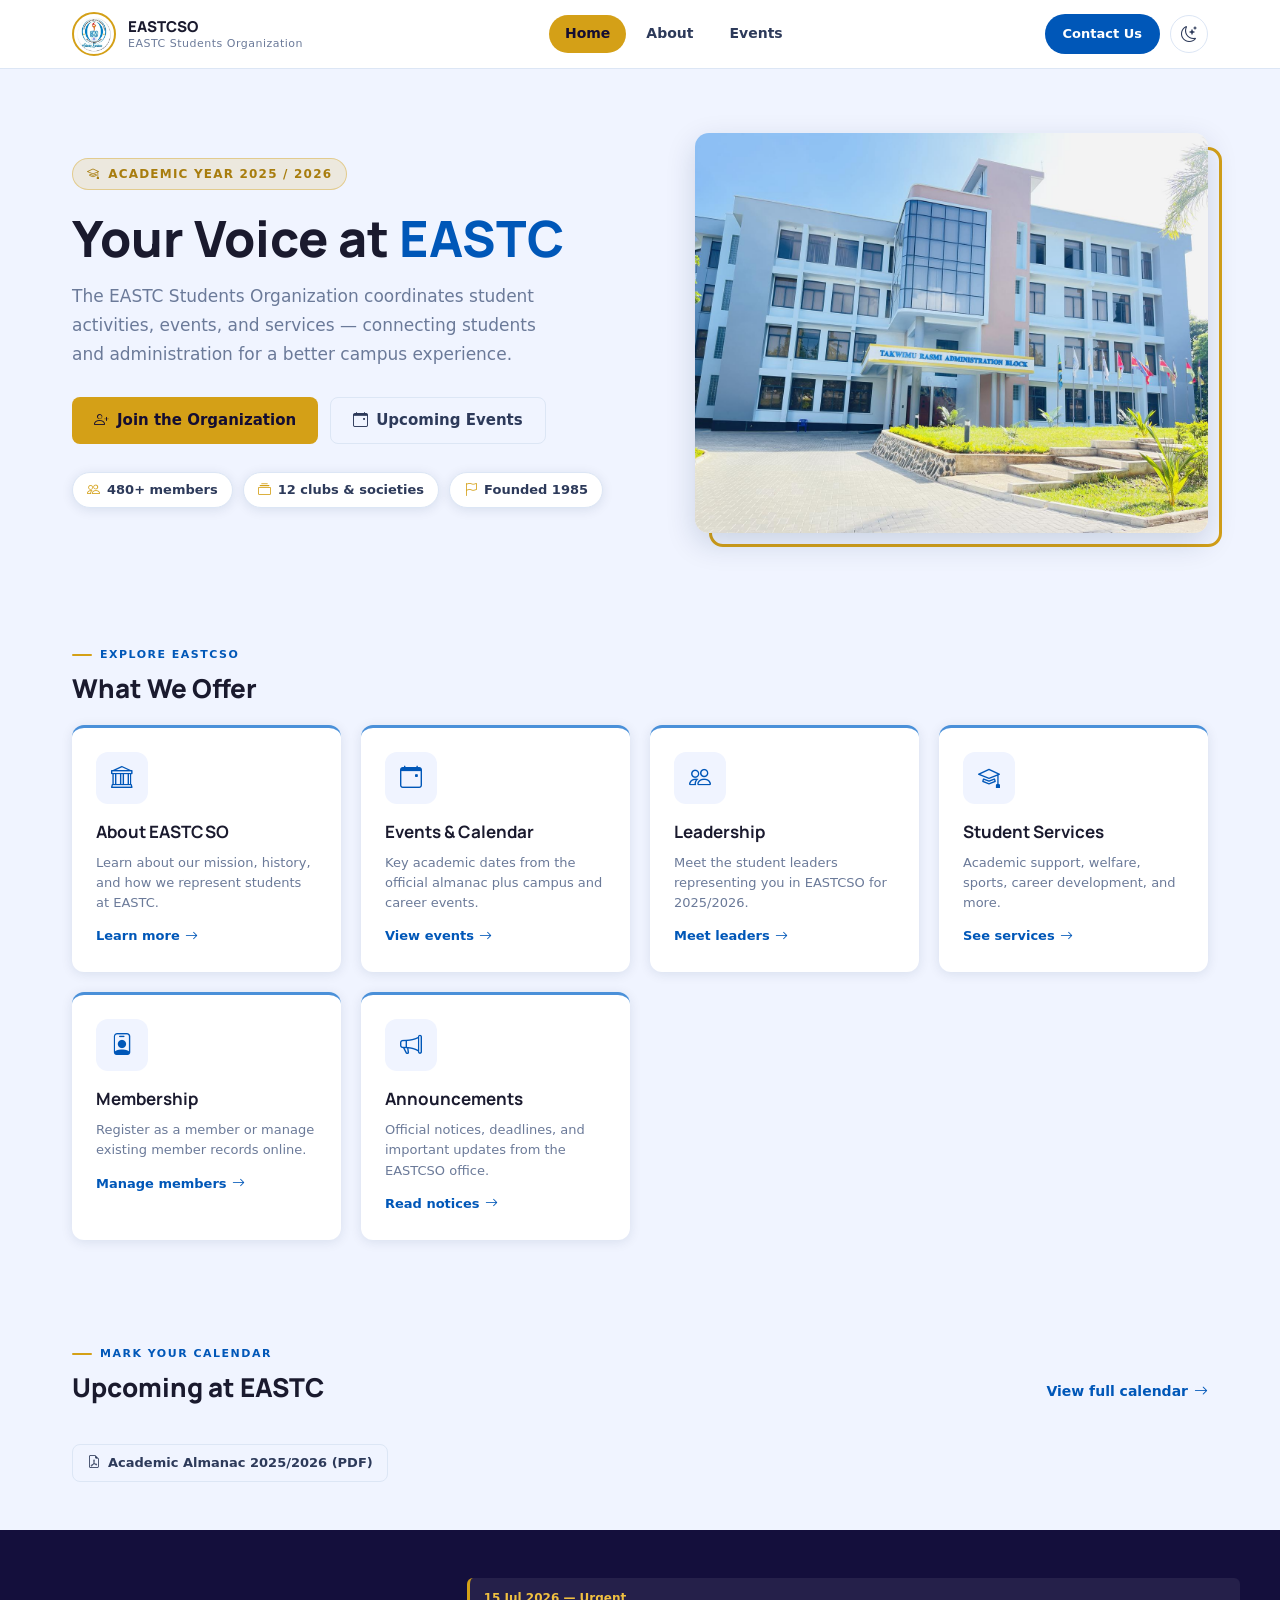
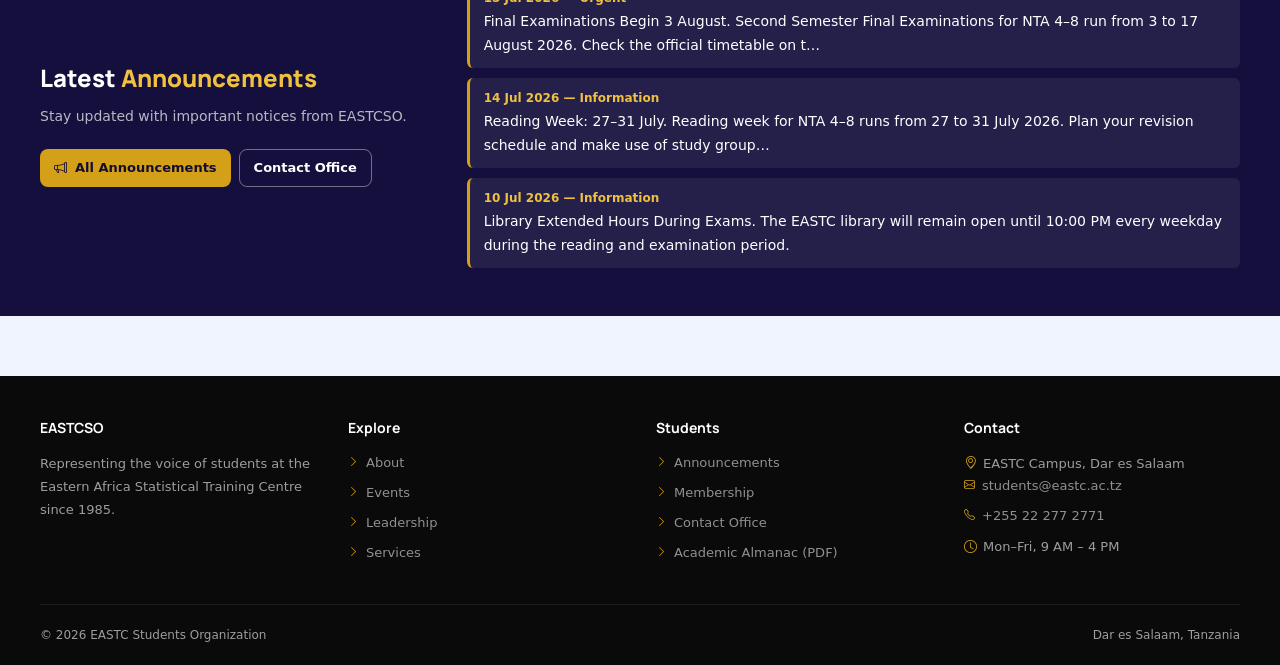
==== commit 48903f03: "eastso: use official EASTCSO logo from parent project in header + favicon Co-Authored-By: Claude Fab" ====
--- a/eastso/index.html
+++ b/eastso/index.html
@@ -6,6 +6,7 @@
   <title>EASTCSO — EASTC Students Organization</title>
   <meta name="description" content="The official students organization of the Eastern Africa Statistical Training Centre (EASTC), Dar es Salaam — events, services, announcements and student leadership." />
   <meta name="theme-color" content="#0a0533" />
+  <link rel="icon" href="images/logo.jpeg" />
   <link rel="stylesheet" href="style.css" />
   <link rel="preconnect" href="https://fonts.googleapis.com" />
   <link rel="preconnect" href="https://fonts.gstatic.com" crossorigin />
@@ -19,7 +20,7 @@
 <header class="site-head">
   <div class="head-inner">
     <a href="index.html" class="logo">
-      <span class="logo-badge">ESO</span>
+      <img src="images/logo.jpeg" alt="" class="logo-badge" width="44" height="44" />
       <span class="logo-text"><strong>EASTCSO</strong><span>EASTC Students Organization</span></span>
     </a>
     <nav class="main-nav" aria-label="Main navigation">
--- a/eastso/style.css
+++ b/eastso/style.css
@@ -87,10 +87,8 @@
 .logo { display: flex; align-items: center; gap: 12px; text-decoration: none; }
 .logo-badge {
   width: 44px; height: 44px; border-radius: 50%;
-  background: var(--gold); color: var(--indigo);
-  display: flex; align-items: center; justify-content: center;
-  font-weight: 800; font-size: 14px; flex-shrink: 0;
-  font-family: var(--font-head);
+  background: #fff; object-fit: contain; padding: 2px;
+  border: 2px solid var(--gold); flex-shrink: 0;
 }
 .logo-text { display: flex; flex-direction: column; line-height: 1.25; }
 .logo-text strong { font-size: 15px; font-weight: 800; color: var(--ink); font-family: var(--font-head); }
